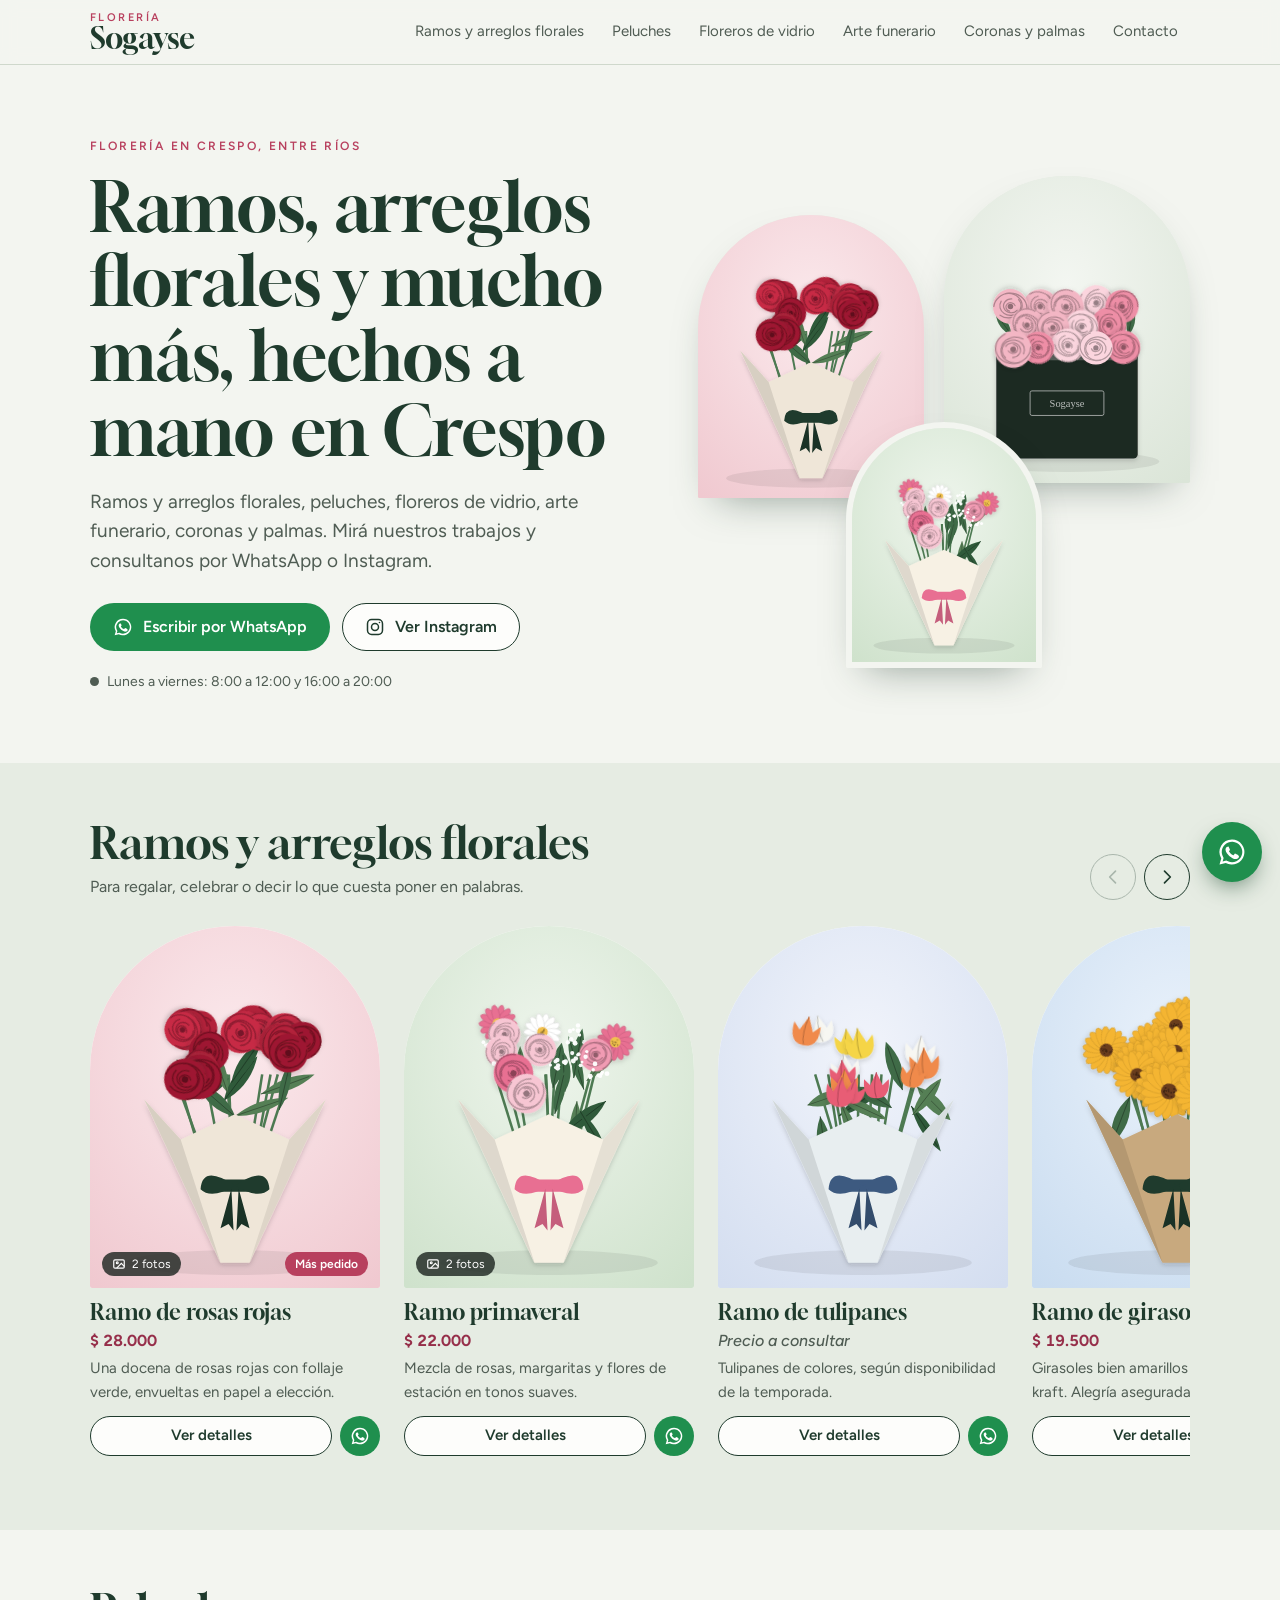
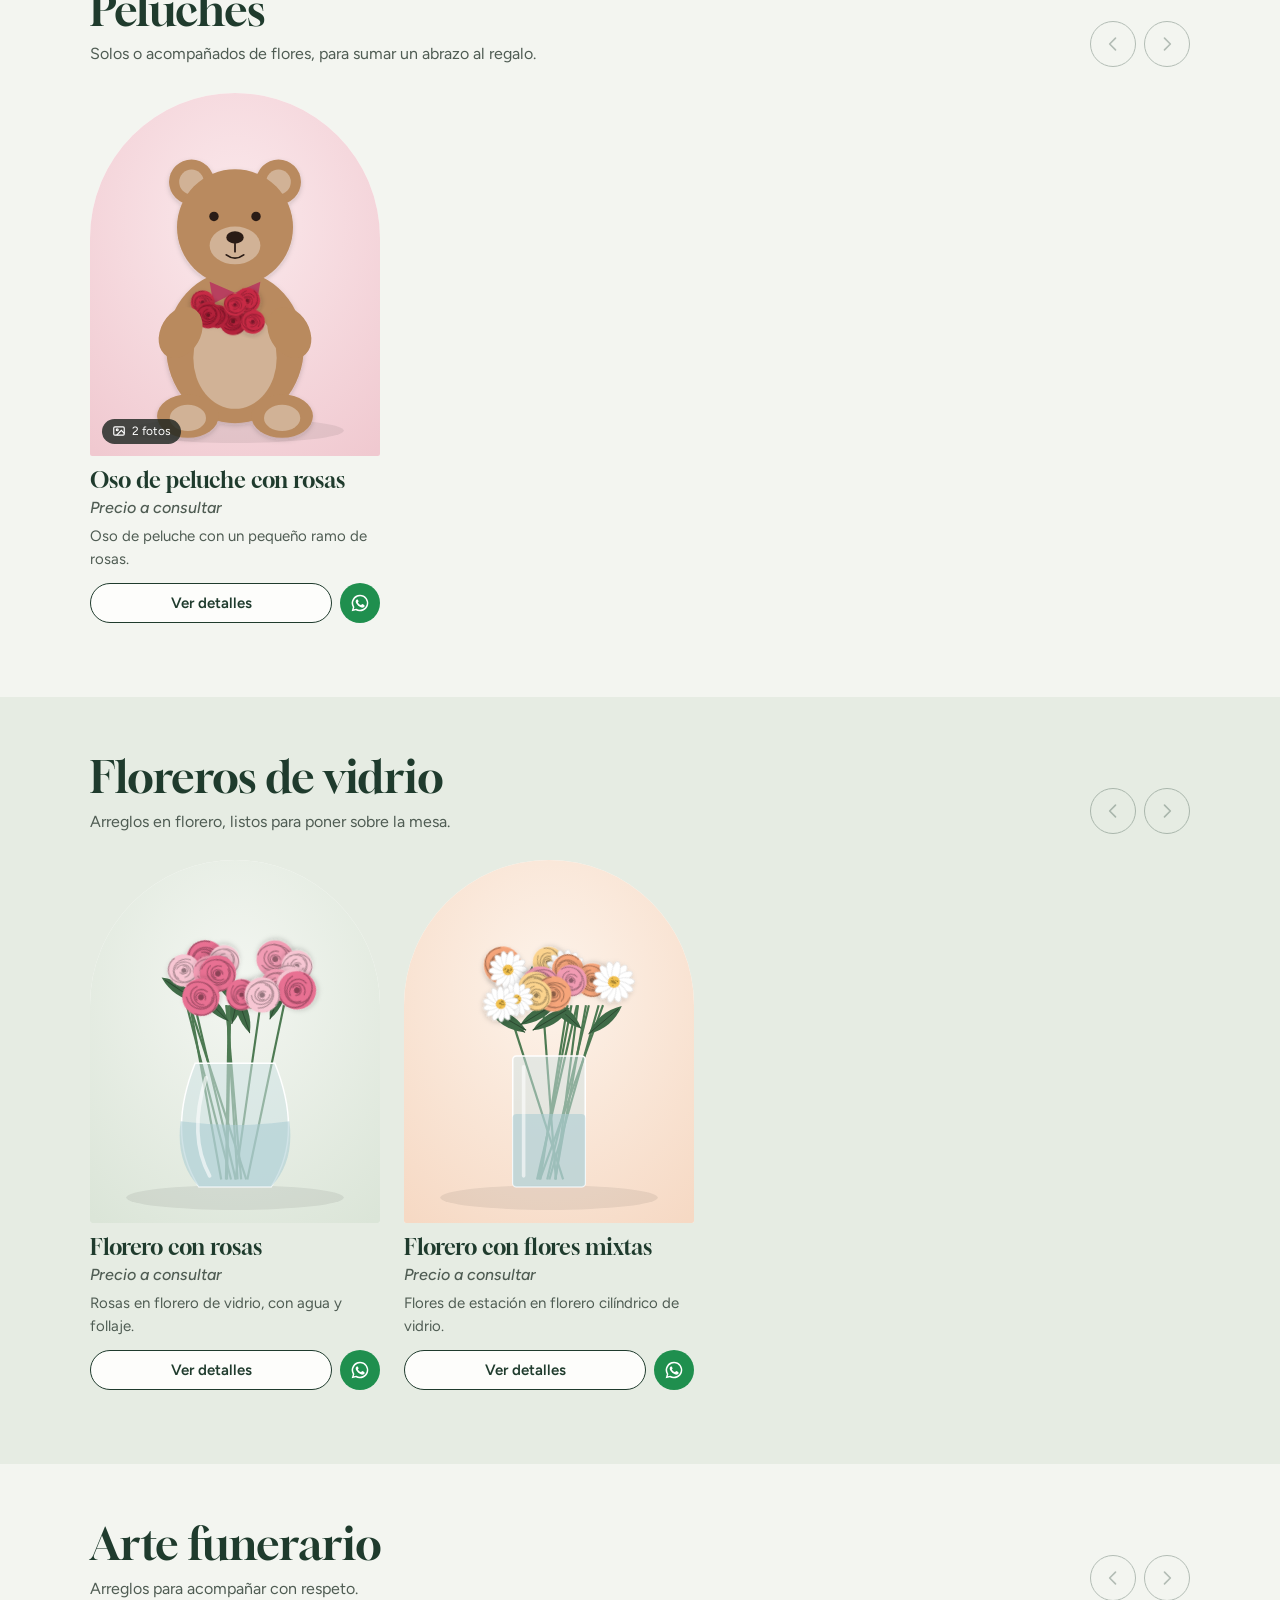
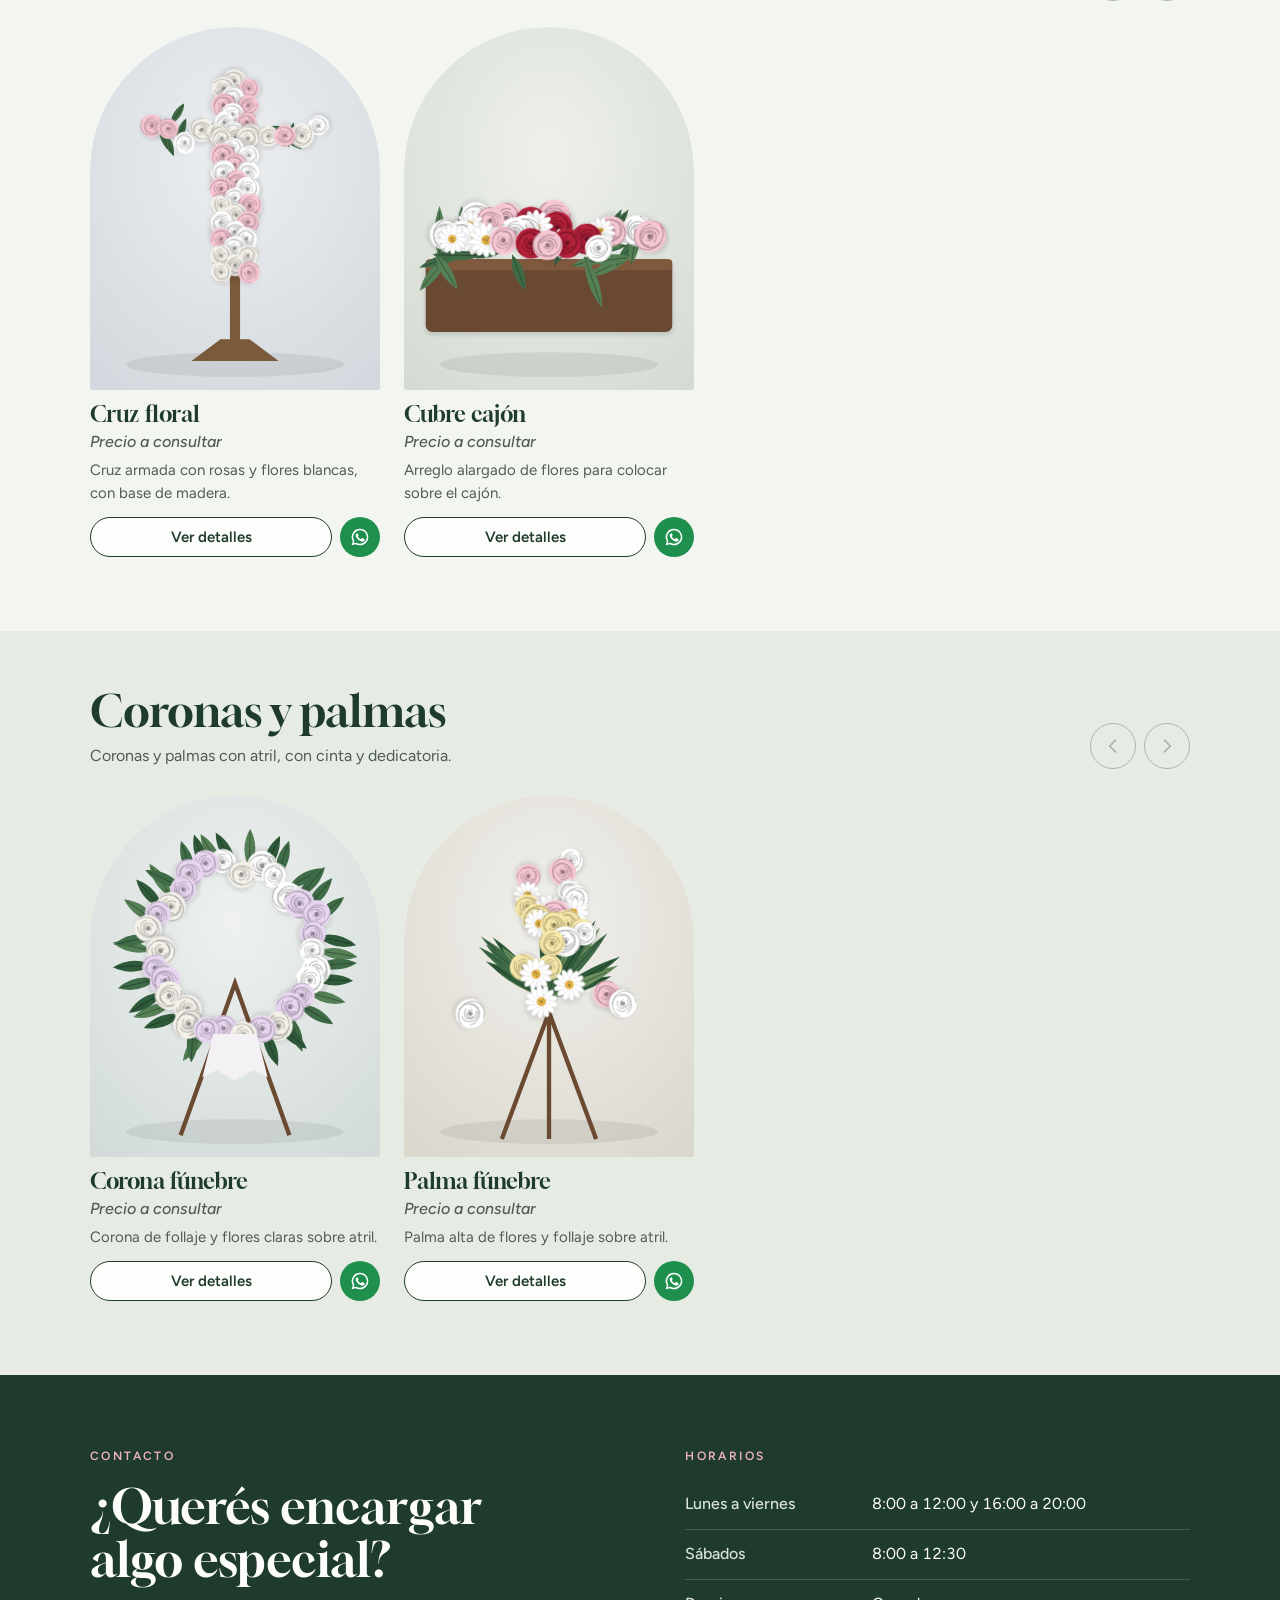
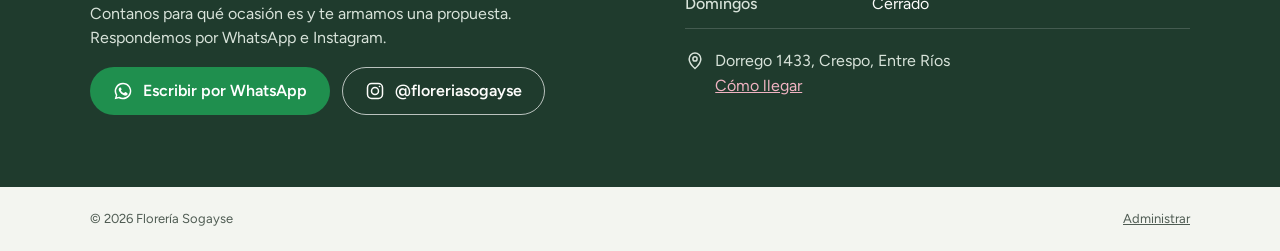
==== index.html @ 6a8810ae "deploy deploy" ====
<!doctype html>
<html lang="es">
<head>
<meta charset="utf-8">
<meta name="viewport" content="width=device-width, initial-scale=1, viewport-fit=cover">
<title>Florería Sogayse</title>
<meta name="description" content="Florería Sogayse en Crespo, Entre Ríos. Ramos y arreglos florales, peluches, floreros de vidrio, arte funerario, coronas y palmas. Consultas por WhatsApp e Instagram.">
<link rel="preconnect" href="https://fonts.googleapis.com">
<link rel="preconnect" href="https://fonts.gstatic.com" crossorigin>
<link rel="stylesheet" href="https://fonts.googleapis.com/css2?family=Figtree:wght@400;500;600;700&family=Gloock&display=swap">
<link rel="stylesheet" href="estilos.css">
</head>
<body>
<div id="app"><p class="cargando">Cargando catálogo…</p></div>

<dialog class="detalle" id="detalle" aria-labelledby="detalle-titulo"></dialog>
<dialog class="visor" id="visor" aria-label="Foto ampliada"></dialog>
<div class="aviso-flotante" id="aviso" role="status" aria-live="polite"></div>

<script src="sitio.js"></script>
</body>
</html>
---- estilos.css ----
/* Florería Sogayse: catálogo.
   Diseño: papel verdoso claro, verde follaje profundo y rosa peonía.
   Las fotos van en marcos con forma de arco, como la vidriera de una florería. */
:root {
  --papel: #f3f5f0;
  --papel-2: #e6ece3;
  --blanco: #fdfdfb;
  --hoja: #1f3b2d;
  --hoja-2: #3e5d48;
  --tinta: #1b231e;
  --tinta-suave: #4f5c53;
  --peonia: #b8405e;
  --peonia-osc: #962f4a;
  --rubor: #f6dfe4;
  --wa: #1f8f4e;
  --wa-osc: #17733e;
  --linea: #cfd8cc;

  --f-titulo: "Gloock", "Bodoni 72", Didot, Georgia, serif;
  --f-texto: "Figtree", "Segoe UI", system-ui, -apple-system, sans-serif;

  --radio: 14px;
  --arco: 999px 999px var(--radio) var(--radio);
  --ancho: 1180px;
  --gutter: clamp(16px, 4vw, 40px);
  color-scheme: light;
}

* { box-sizing: border-box; }
html { scroll-behavior: smooth; }
body {
  margin: 0;
  background: var(--papel);
  color: var(--tinta);
  font-family: var(--f-texto);
  font-size: 16px;
  line-height: 1.55;
  -webkit-font-smoothing: antialiased;
}
img { max-width: 100%; display: block; }
a { color: inherit; }
button { font: inherit; color: inherit; }
h1, h2, h3 { font-family: var(--f-titulo); font-weight: 400; line-height: 1.1; text-wrap: balance; margin: 0; }
:focus-visible { outline: 3px solid var(--peonia); outline-offset: 3px; }

.contenedor { max-width: var(--ancho); margin-inline: auto; padding-inline: var(--gutter); }

/* ---------- Aviso de modo prueba ---------- */
.aviso-prueba {
  background: var(--hoja); color: var(--blanco);
  font-size: 14px; padding: 10px var(--gutter);
  display: flex; flex-wrap: wrap; gap: 8px 16px; align-items: center; justify-content: center; text-align: center;
}
.aviso-prueba button { background: transparent; border: 1px solid #ffffff80; color: var(--blanco); border-radius: 99px; padding: 4px 12px; cursor: pointer; }

/* ---------- Encabezado ---------- */
.encabezado {
  position: sticky; top: env(safe-area-inset-top, 0px); z-index: 20;
  background: color-mix(in srgb, var(--papel) 92%, transparent);
  backdrop-filter: blur(8px);
  border-bottom: 1px solid var(--linea);
}
.encabezado .contenedor { display: flex; align-items: center; gap: 24px; min-height: 64px; }
.marca { display: flex; flex-direction: column; text-decoration: none; line-height: 1; }
.marca small { font-size: 11px; letter-spacing: .22em; text-transform: uppercase; color: var(--peonia); font-weight: 600; }
.marca span { font-family: var(--f-titulo); font-size: 30px; color: var(--hoja); }
.menu { display: flex; gap: 4px; margin-left: auto; overflow-x: auto; scrollbar-width: none; min-width: 0; }
.menu::-webkit-scrollbar { display: none; }
.menu a { text-decoration: none; padding: 8px 12px; border-radius: 99px; font-size: 15px; white-space: nowrap; color: var(--tinta-suave); }
.menu a:hover { background: var(--papel-2); color: var(--hoja); }

/* ---------- Portada ---------- */
.portada { padding-block: clamp(32px, 6vw, 72px) clamp(24px, 5vw, 56px); }
.portada .contenedor { display: grid; grid-template-columns: 1.05fr .95fr; gap: clamp(24px, 5vw, 64px); align-items: center; }
.portada-texto { min-width: 0; }
.etiqueta { font-size: 12px; letter-spacing: .2em; text-transform: uppercase; color: var(--peonia); font-weight: 600; margin: 0 0 14px; }
.portada h1 { font-size: clamp(38px, 6vw, 68px); color: var(--hoja); }
.portada p.bajada { font-size: clamp(17px, 2vw, 19px); color: var(--tinta-suave); max-width: 52ch; margin: 18px 0 28px; }
.acciones { display: flex; flex-wrap: wrap; gap: 12px; }
.horario-hoy { margin-top: 20px; font-size: 14px; color: var(--tinta-suave); display: flex; align-items: center; gap: 8px; }
.punto { width: 9px; height: 9px; border-radius: 50%; background: var(--tinta-suave); flex: none; }
.punto.abierto { background: var(--wa); box-shadow: 0 0 0 4px #1f8f4e26; }

.portada-fotos { position: relative; aspect-ratio: 1 / 1; max-width: 520px; width: 100%; justify-self: end; }
.portada-fotos button { position: absolute; padding: 0; border: 0; background: var(--papel-2); border-radius: var(--arco); overflow: hidden; cursor: pointer; box-shadow: 0 18px 40px -20px #1f3b2d80; }
.portada-fotos img { width: 100%; height: 100%; object-fit: cover; transition: transform .5s ease; }
.portada-fotos button:hover img { transform: scale(1.04); }
.portada-fotos .f1 { left: 0; top: 8%; width: 46%; aspect-ratio: 4/5; }
.portada-fotos .f2 { right: 0; top: 0; width: 50%; aspect-ratio: 4/5; }
.portada-fotos .f3 { left: 30%; bottom: 0; width: 40%; aspect-ratio: 4/5; border: 6px solid var(--papel); }

/* ---------- Botones ---------- */
.btn {
  display: inline-flex; align-items: center; justify-content: center; gap: 10px;
  min-height: 48px; padding: 0 22px; border-radius: 99px;
  text-decoration: none; font-weight: 600; font-size: 16px; cursor: pointer;
  border: 1.5px solid transparent; transition: background .2s, transform .2s;
}
.btn:active { transform: translateY(1px); }
.btn svg { width: 20px; height: 20px; flex: none; }
.btn-wa { background: var(--wa); color: #fff; }
.btn-wa:hover { background: var(--wa-osc); }
.btn-ig { background: var(--blanco); color: var(--hoja); border-color: var(--hoja); }
.btn-ig:hover { background: var(--rubor); }
.btn-chico { min-height: 40px; padding: 0 16px; font-size: 15px; }

/* ---------- Secciones del catálogo ---------- */
.categoria { padding-block: clamp(28px, 5vw, 56px); }
.categoria:nth-of-type(even) { background: var(--papel-2); }
.categoria-cabeza { display: flex; align-items: end; justify-content: space-between; gap: 16px; margin-bottom: 22px; }
.categoria-cabeza > div { min-width: 0; }
.categoria h2 { font-size: clamp(30px, 4vw, 44px); color: var(--hoja); }
.categoria-cabeza p { margin: 8px 0 0; color: var(--tinta-suave); max-width: 60ch; }
.flechas { display: flex; gap: 8px; flex: none; }
.flecha {
  width: 46px; height: 46px; border-radius: 50%; border: 1.5px solid var(--hoja);
  background: transparent; color: var(--hoja); cursor: pointer; display: grid; place-items: center;
}
.flecha:hover:not(:disabled) { background: var(--hoja); color: var(--blanco); }
.flecha:disabled { opacity: .3; cursor: default; }
.flecha svg { width: 20px; height: 20px; }

.carrusel {
  display: grid; grid-auto-flow: column; grid-auto-columns: clamp(232px, 27%, 290px);
  gap: clamp(14px, 2vw, 24px);
  overflow-x: auto; scroll-snap-type: x mandatory; scroll-behavior: smooth;
  padding-block: 4px 18px; scrollbar-width: thin; scrollbar-color: var(--linea) transparent;
  overscroll-behavior-x: contain;
}

.tarjeta { scroll-snap-align: start; display: flex; flex-direction: column; gap: 12px; min-width: 0; }
.tarjeta-foto {
  position: relative; padding: 0; border: 0; cursor: zoom-in;
  aspect-ratio: 4 / 5; border-radius: var(--arco); overflow: hidden; background: var(--blanco);
}
.tarjeta-foto img { width: 100%; height: 100%; object-fit: cover; transition: transform .5s ease; }
.tarjeta-foto:hover img { transform: scale(1.04); }
.insignia {
  position: absolute; left: 12px; bottom: 12px; background: #1b231ecc; color: #fff;
  font-size: 12px; padding: 3px 10px; border-radius: 99px; display: flex; gap: 6px; align-items: center;
}
.insignia svg { width: 14px; height: 14px; }
.cinta { position: absolute; right: 12px; bottom: 12px; background: var(--peonia); color: #fff; font-size: 12px; font-weight: 600; padding: 3px 10px; border-radius: 99px; }
.tarjeta h3 { font-size: 22px; color: var(--hoja); }
.precio { font-weight: 700; color: var(--peonia-osc); font-variant-numeric: tabular-nums; }
.precio.consultar { font-weight: 500; color: var(--tinta-suave); font-style: italic; }
.tarjeta-texto { display: flex; flex-direction: column; gap: 4px; }
.tarjeta-texto p { margin: 0; color: var(--tinta-suave); font-size: 15px; display: -webkit-box; -webkit-line-clamp: 2; -webkit-box-orient: vertical; overflow: hidden; }
.tarjeta-acciones { display: flex; gap: 8px; margin-top: auto; }
.tarjeta-acciones .btn-ig { flex: 1; }
.tarjeta-acciones .btn-wa { width: 40px; padding: 0; }

/* ---------- Contacto ---------- */
.contacto { background: var(--hoja); color: var(--blanco); padding-block: clamp(40px, 6vw, 72px); }
.contacto .contenedor { display: grid; grid-template-columns: 1.1fr 1fr; gap: 40px; }
.contacto h2 { font-size: clamp(32px, 4vw, 48px); }
.contacto p { color: #d8e3da; max-width: 46ch; }
.contacto .etiqueta { color: #f0b3c2; }
.contacto .btn-ig { background: transparent; color: var(--blanco); border-color: #ffffffb0; }
.contacto .btn-ig:hover { background: #ffffff1a; }
.tabla-horarios { width: 100%; border-collapse: collapse; font-variant-numeric: tabular-nums; }
.tabla-horarios th, .tabla-horarios td { text-align: left; padding: 12px 0; border-bottom: 1px solid #ffffff2a; vertical-align: top; }
.tabla-horarios th { font-weight: 500; color: #d8e3da; padding-right: 16px; }
.direccion { margin-top: 20px; display: flex; gap: 10px; align-items: flex-start; }
.direccion svg { width: 20px; height: 20px; flex: none; margin-top: 2px; }
.direccion a { color: #f0b3c2; }

.pie { padding-block: 22px; font-size: 13px; color: var(--tinta-suave); }
.pie .contenedor { display: flex; justify-content: space-between; gap: 12px; flex-wrap: wrap; }
.pie a { color: var(--tinta-suave); }

/* Botón flotante de WhatsApp */
.wa-flotante {
  position: fixed; right: 18px; bottom: calc(18px + env(safe-area-inset-bottom, 0px)); z-index: 30;
  width: 60px; height: 60px; border-radius: 50%; background: var(--wa); color: #fff;
  display: grid; place-items: center; box-shadow: 0 10px 24px -8px #0f3d22aa;
}
.wa-flotante:hover { background: var(--wa-osc); }
.wa-flotante svg { width: 30px; height: 30px; }

/* ---------- Ventana de detalle ---------- */
dialog.detalle {
  width: min(1040px, calc(100% - 24px)); max-height: calc(100% - 24px);
  padding: 0; border: 0; border-radius: 22px; background: var(--blanco); color: var(--tinta);
  box-shadow: 0 40px 80px -30px #0b1a12aa; overflow: hidden;
}
dialog::backdrop { background: #142019b8; backdrop-filter: blur(3px); }
.detalle-grid { display: grid; grid-template-columns: 1.1fr 1fr; max-height: calc(100vh - 24px); }
.galeria { background: var(--papel-2); padding: 18px; display: flex; flex-direction: column; gap: 12px; min-width: 0; }
.galeria-principal { position: relative; aspect-ratio: 4/5; max-height: 70vh; border-radius: 16px; overflow: hidden; background: var(--papel); margin-inline: auto; width: 100%; }
.galeria-principal img { width: 100%; height: 100%; object-fit: contain; cursor: zoom-in; }
.galeria .flecha { position: absolute; top: 50%; transform: translateY(-50%); background: #fdfdfbe6; border-color: transparent; }
.galeria .flecha.ant { left: 10px; }
.galeria .flecha.sig { right: 10px; }
.ampliar {
  position: absolute; left: 10px; top: 10px; border: 0; border-radius: 99px; background: #1b231ecc; color: #fff;
  padding: 6px 12px; font-size: 13px; display: flex; gap: 6px; align-items: center; cursor: pointer;
}
.ampliar svg { width: 15px; height: 15px; }
.miniaturas { display: flex; gap: 8px; overflow-x: auto; padding-bottom: 2px; }
.miniaturas button { flex: none; width: 64px; aspect-ratio: 4/5; padding: 0; border: 2px solid transparent; border-radius: 10px; overflow: hidden; cursor: pointer; background: var(--papel); opacity: .7; }
.miniaturas button[aria-current="true"] { border-color: var(--peonia); opacity: 1; }
.miniaturas img { width: 100%; height: 100%; object-fit: cover; }
.info { padding: clamp(22px, 3vw, 36px); overflow-y: auto; display: flex; flex-direction: column; gap: 16px; min-width: 0; }
.info .etiqueta { margin: 0; }
.info h2 { font-size: clamp(30px, 3.4vw, 40px); color: var(--hoja); }
.info .precio { font-size: 22px; }
.info p { margin: 0; color: var(--tinta-suave); }
.lista-detalles { list-style: none; padding: 0; margin: 0; border-top: 1px solid var(--linea); }
.lista-detalles li { padding: 10px 0 10px 26px; border-bottom: 1px solid var(--linea); position: relative; }
.lista-detalles li::before { content: ""; position: absolute; left: 4px; top: 18px; width: 9px; height: 9px; border-radius: 50% 0; background: var(--hoja-2); transform: rotate(45deg); }
.info .acciones { flex-direction: column; margin-top: auto; padding-top: 8px; }
.info .acciones .btn { width: 100%; }
.nota { font-size: 13px; color: var(--tinta-suave); }
.cerrar {
  position: absolute; top: 12px; right: 12px; z-index: 2; width: 42px; height: 42px; border-radius: 50%;
  border: 0; background: var(--blanco); color: var(--tinta); cursor: pointer; display: grid; place-items: center;
  box-shadow: 0 4px 12px -4px #0005;
}
.cerrar svg { width: 20px; height: 20px; }

/* Vista ampliada a pantalla completa */
dialog.visor { width: 100%; height: 100%; max-width: none; max-height: none; margin: 0; padding: 0; border: 0; background: #0d1410f2; color: #fff; }
.visor-lienzo { width: 100%; height: 100%; display: grid; place-items: center; overflow: auto; padding: 56px 16px; }
.visor-lienzo img { max-height: calc(100vh - 112px); width: auto; object-fit: contain; cursor: zoom-in; transition: transform .25s; }
.visor-lienzo.zoom img { max-height: none; max-width: none; width: min(1600px, 180vw); cursor: zoom-out; }
.visor .cerrar { position: fixed; }
.visor .flecha { position: fixed; top: 50%; transform: translateY(-50%); background: #ffffff1f; border-color: transparent; color: #fff; }
.visor .flecha.ant { left: 12px; }
.visor .flecha.sig { right: 12px; }
.visor-contador { position: fixed; left: 50%; bottom: calc(18px + env(safe-area-inset-bottom, 0px)); transform: translateX(-50%); font-size: 14px; background: #ffffff1f; padding: 4px 12px; border-radius: 99px; }

.aviso-flotante {
  position: fixed; left: 50%; bottom: calc(24px + env(safe-area-inset-bottom, 0px)); transform: translate(-50%, 20px);
  background: var(--tinta); color: #fff; padding: 12px 18px; border-radius: 12px; font-size: 15px; z-index: 100;
  opacity: 0; pointer-events: none; transition: opacity .25s, transform .25s; max-width: calc(100% - 32px); text-align: center;
}
.aviso-flotante.visible { opacity: 1; transform: translate(-50%, 0); }

.cargando { padding: 80px var(--gutter); text-align: center; color: var(--tinta-suave); }

/* ---------- Pantallas chicas ---------- */
@media (max-width: 860px) {
  .portada .contenedor { grid-template-columns: 1fr; }
  .portada-fotos { justify-self: center; max-width: 420px; }
  .contacto .contenedor { grid-template-columns: 1fr; }
  .detalle-grid { grid-template-columns: 1fr; max-height: calc(100vh - 24px); overflow-y: auto; }
  .galeria-principal { max-height: 56vh; }
  .info { overflow: visible; }
}
@media (max-width: 560px) {
  .menu { display: none; }
  .flechas { display: none; }
  .carrusel { grid-auto-columns: 72%; }
  .acciones .btn { flex: 1 1 100%; }
  dialog.detalle { width: 100%; max-width: 100%; max-height: 100%; height: 100%; border-radius: 0; }
  .detalle-grid { max-height: 100vh; height: 100%; }
}
@media (prefers-reduced-motion: reduce) {
  html, .carrusel { scroll-behavior: auto; }
  * { transition: none !important; }
}
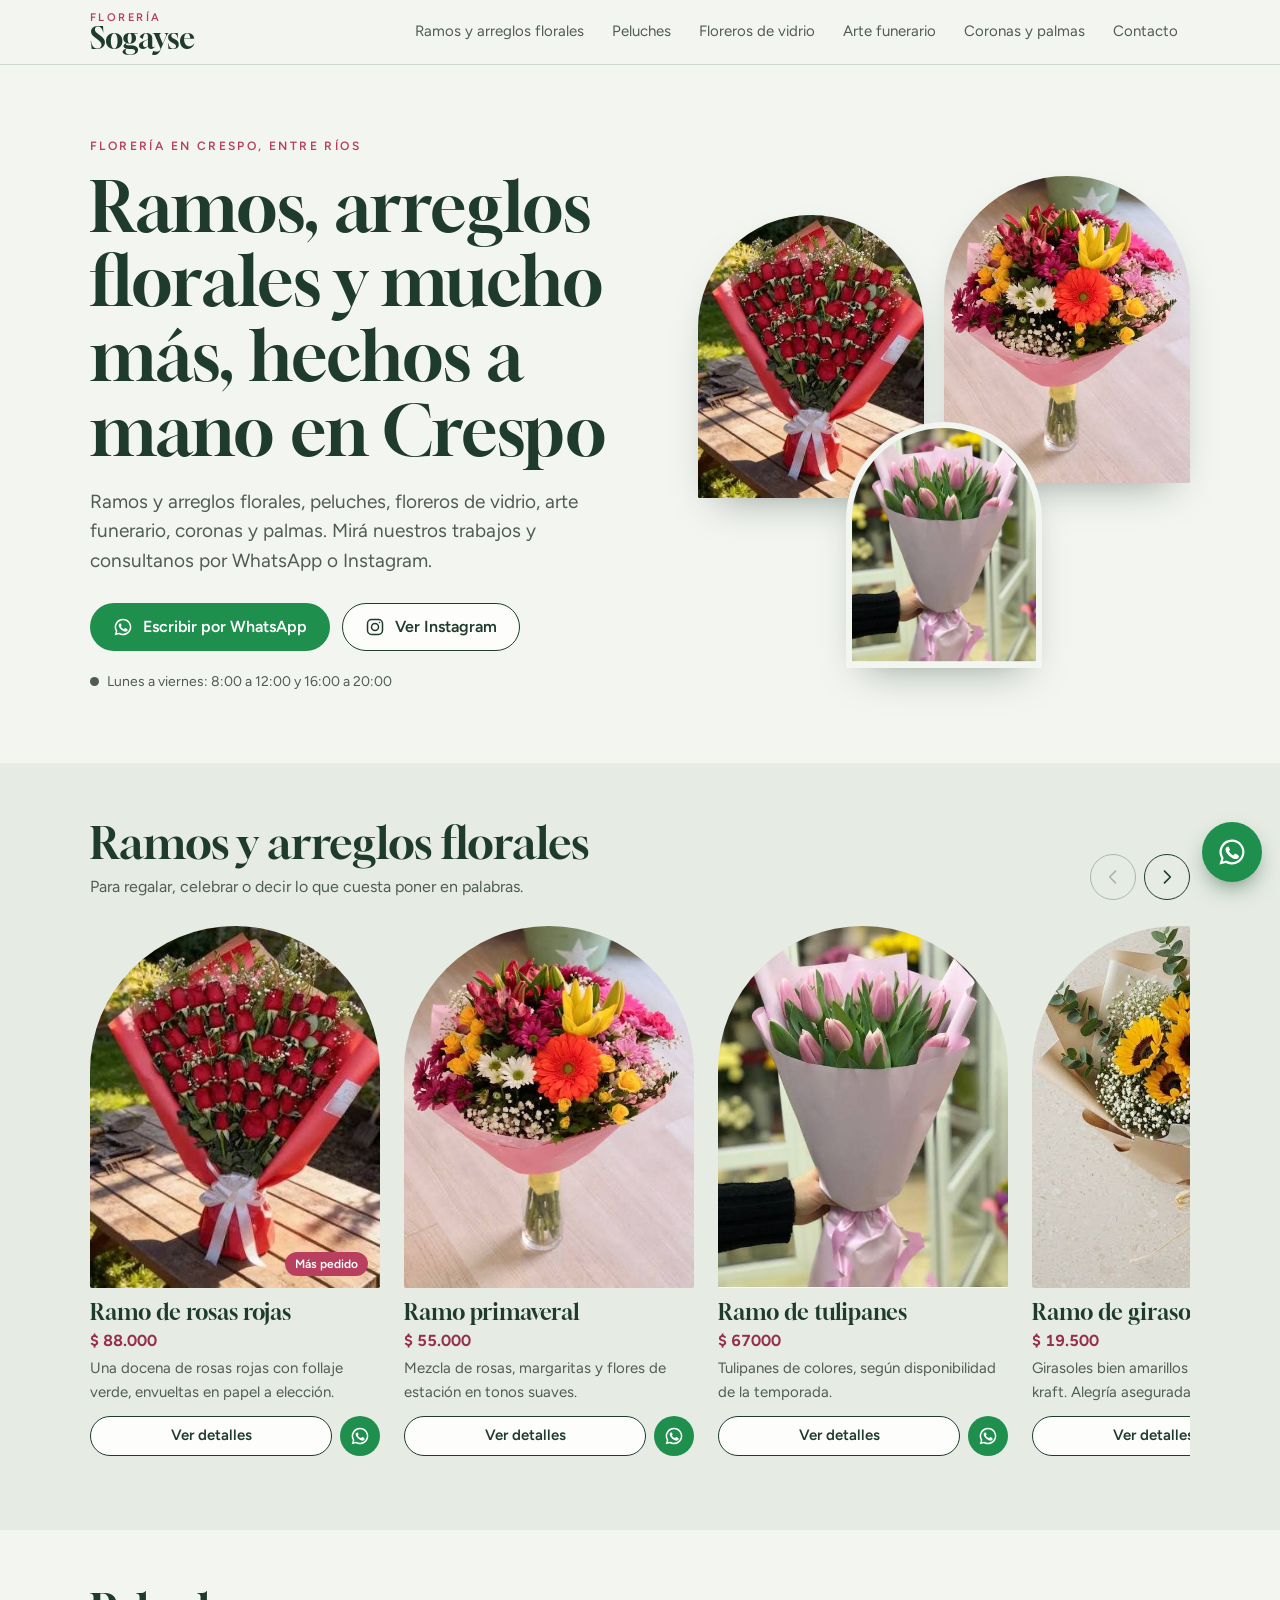
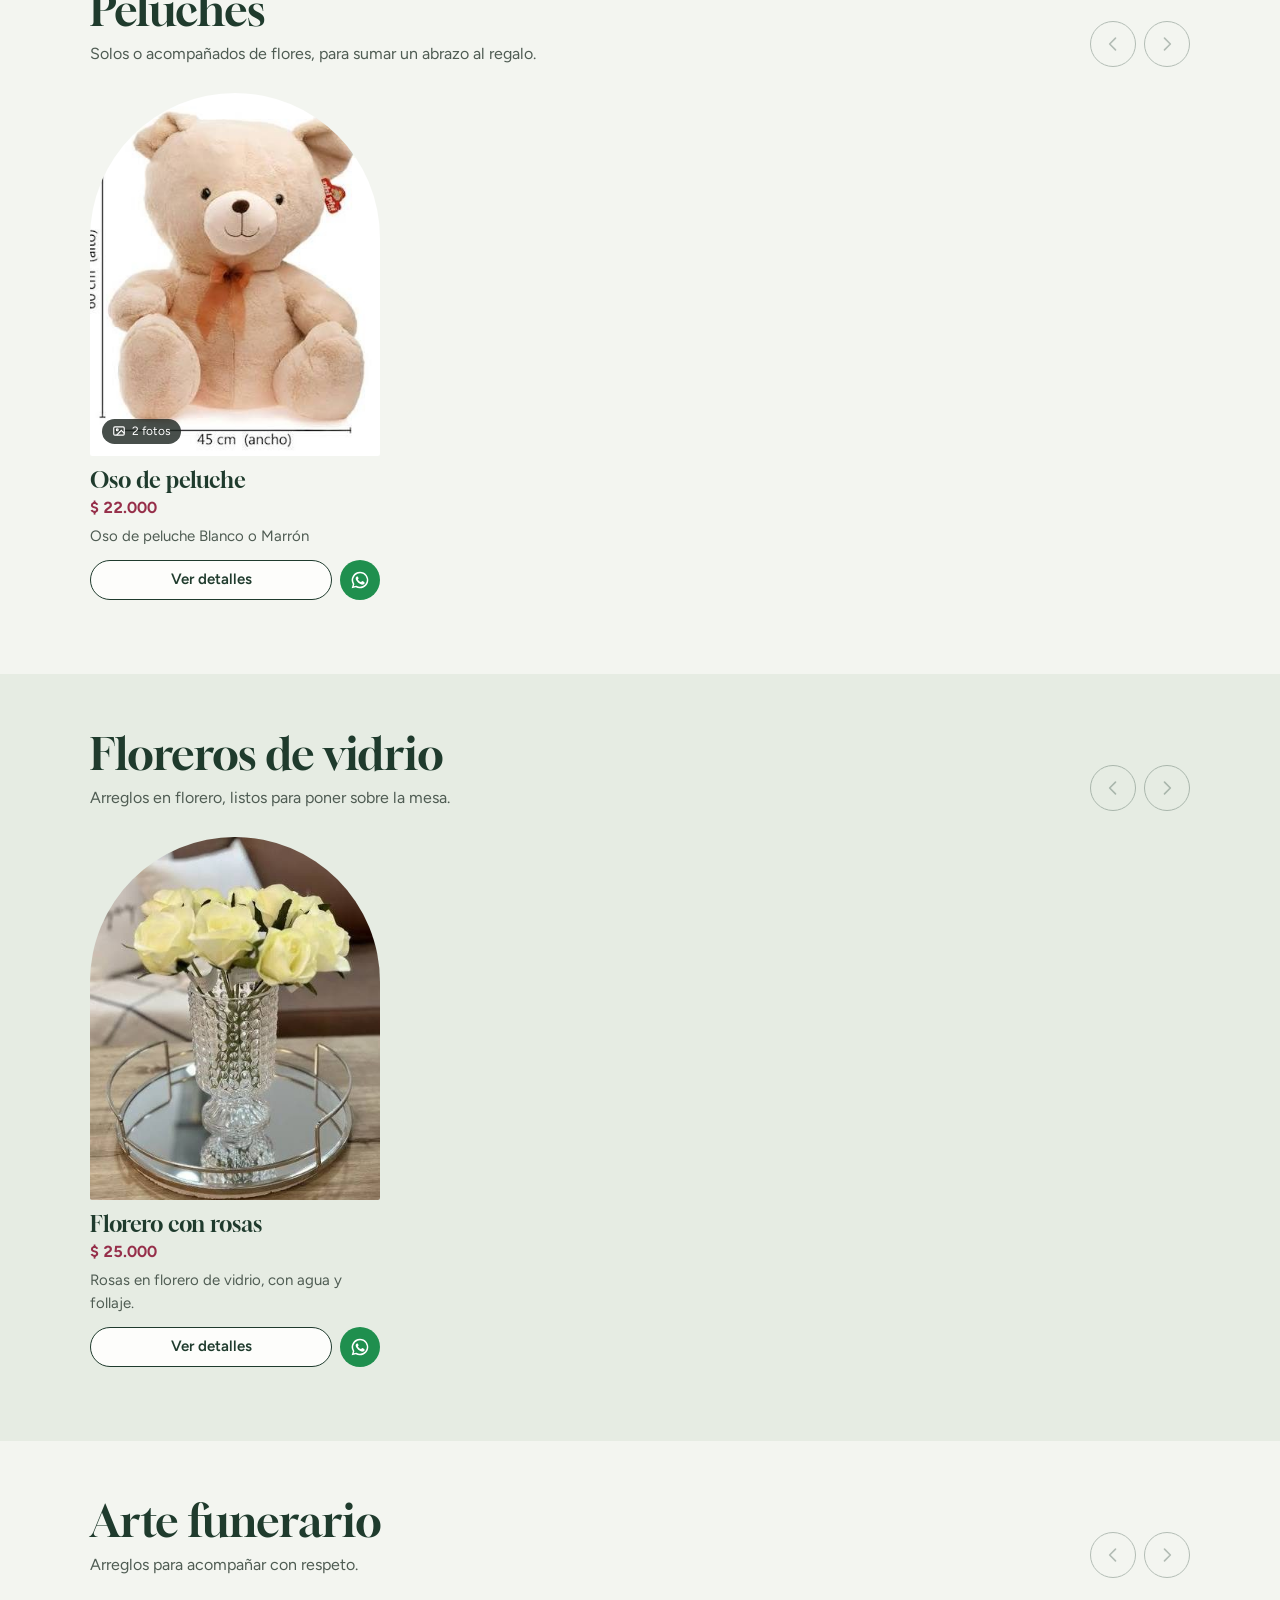
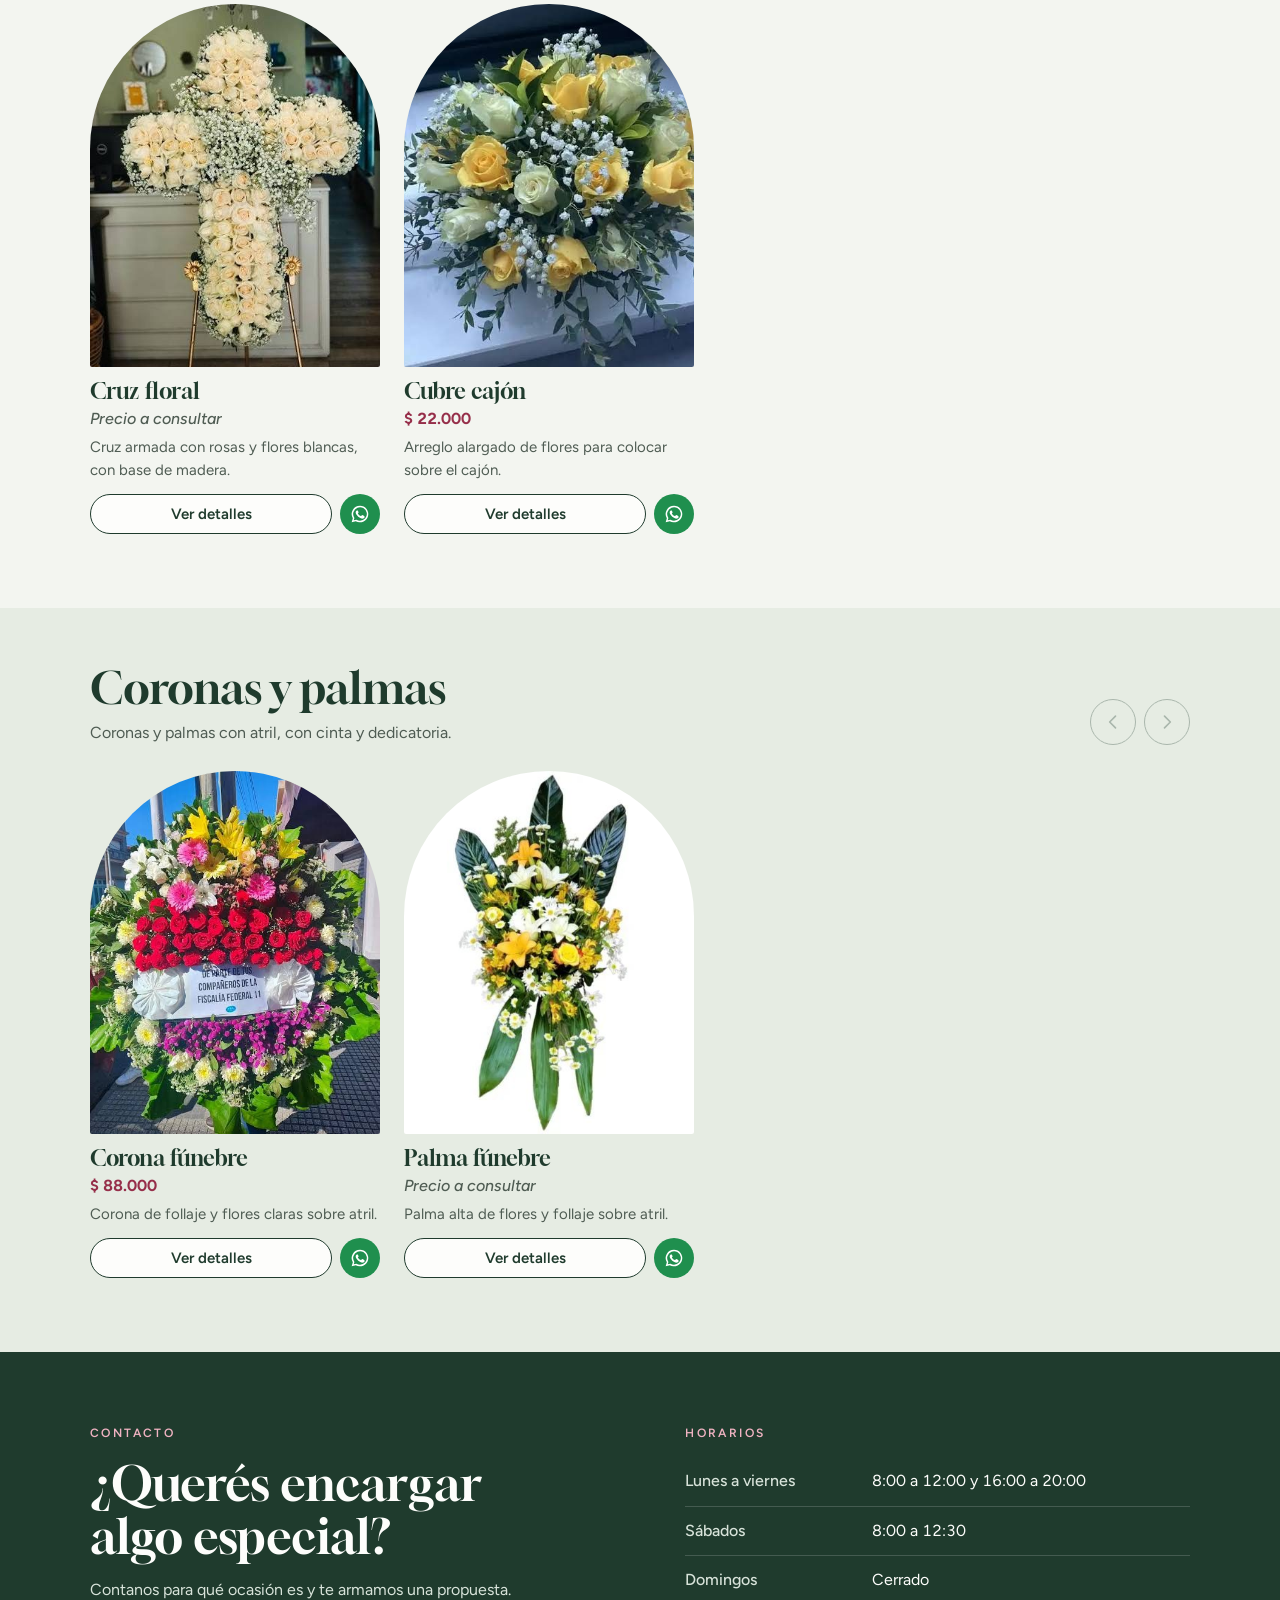
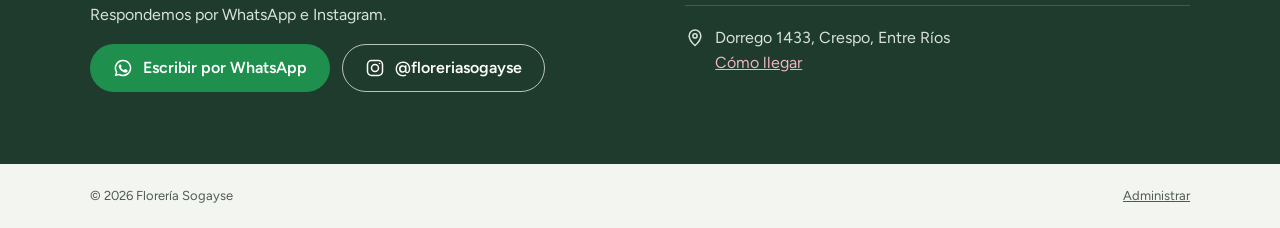
==== commit 2a871046: "Icon" ====
--- a/index.html
+++ b/index.html
@@ -5,6 +5,8 @@
 <meta name="viewport" content="width=device-width, initial-scale=1, viewport-fit=cover">
 <title>Florería Sogayse</title>
 <meta name="description" content="Florería Sogayse en Crespo, Entre Ríos. Ramos y arreglos florales, peluches, floreros de vidrio, arte funerario, coronas y palmas. Consultas por WhatsApp e Instagram.">
+<link rel="icon" href="favicon.svg" type="image/svg+xml">
+<link rel="apple-touch-icon" href="apple-touch-icon.png">
 <link rel="preconnect" href="https://fonts.googleapis.com">
 <link rel="preconnect" href="https://fonts.gstatic.com" crossorigin>
 <link rel="stylesheet" href="https://fonts.googleapis.com/css2?family=Figtree:wght@400;500;600;700&family=Gloock&display=swap">
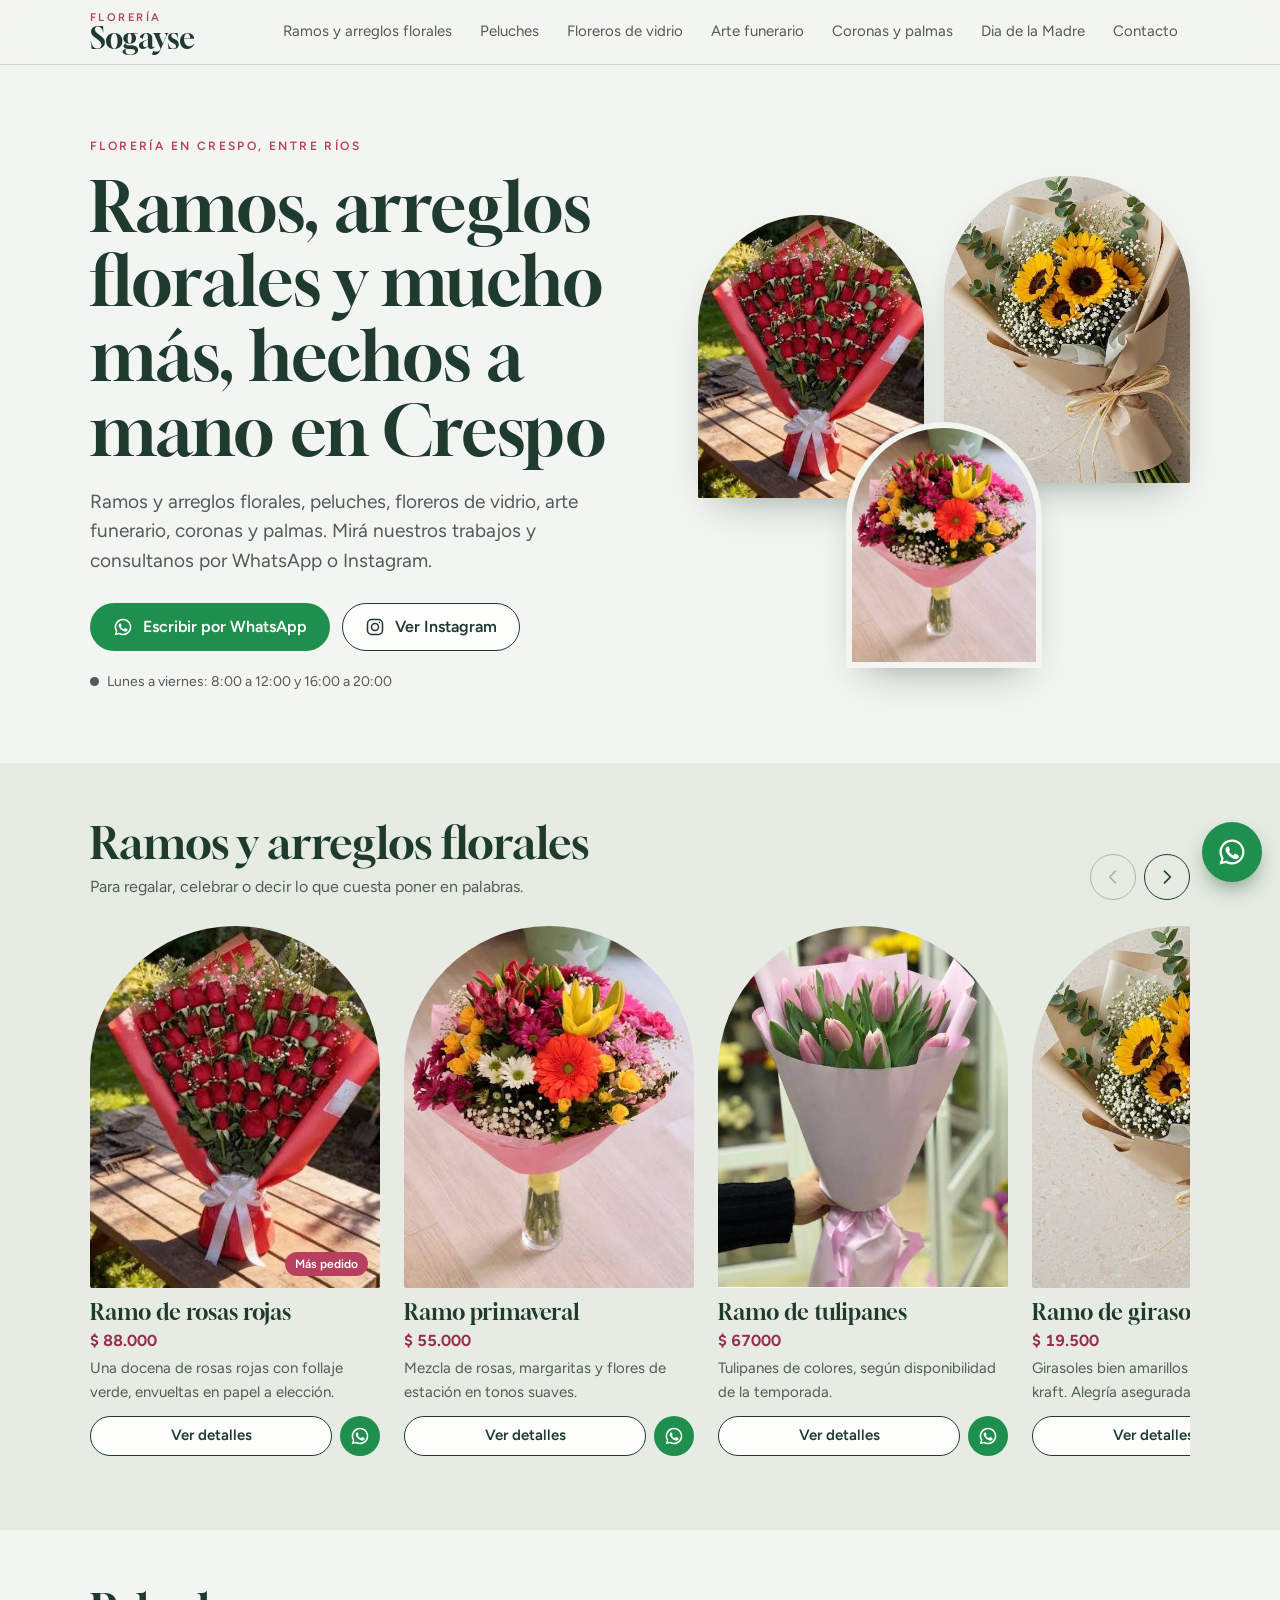
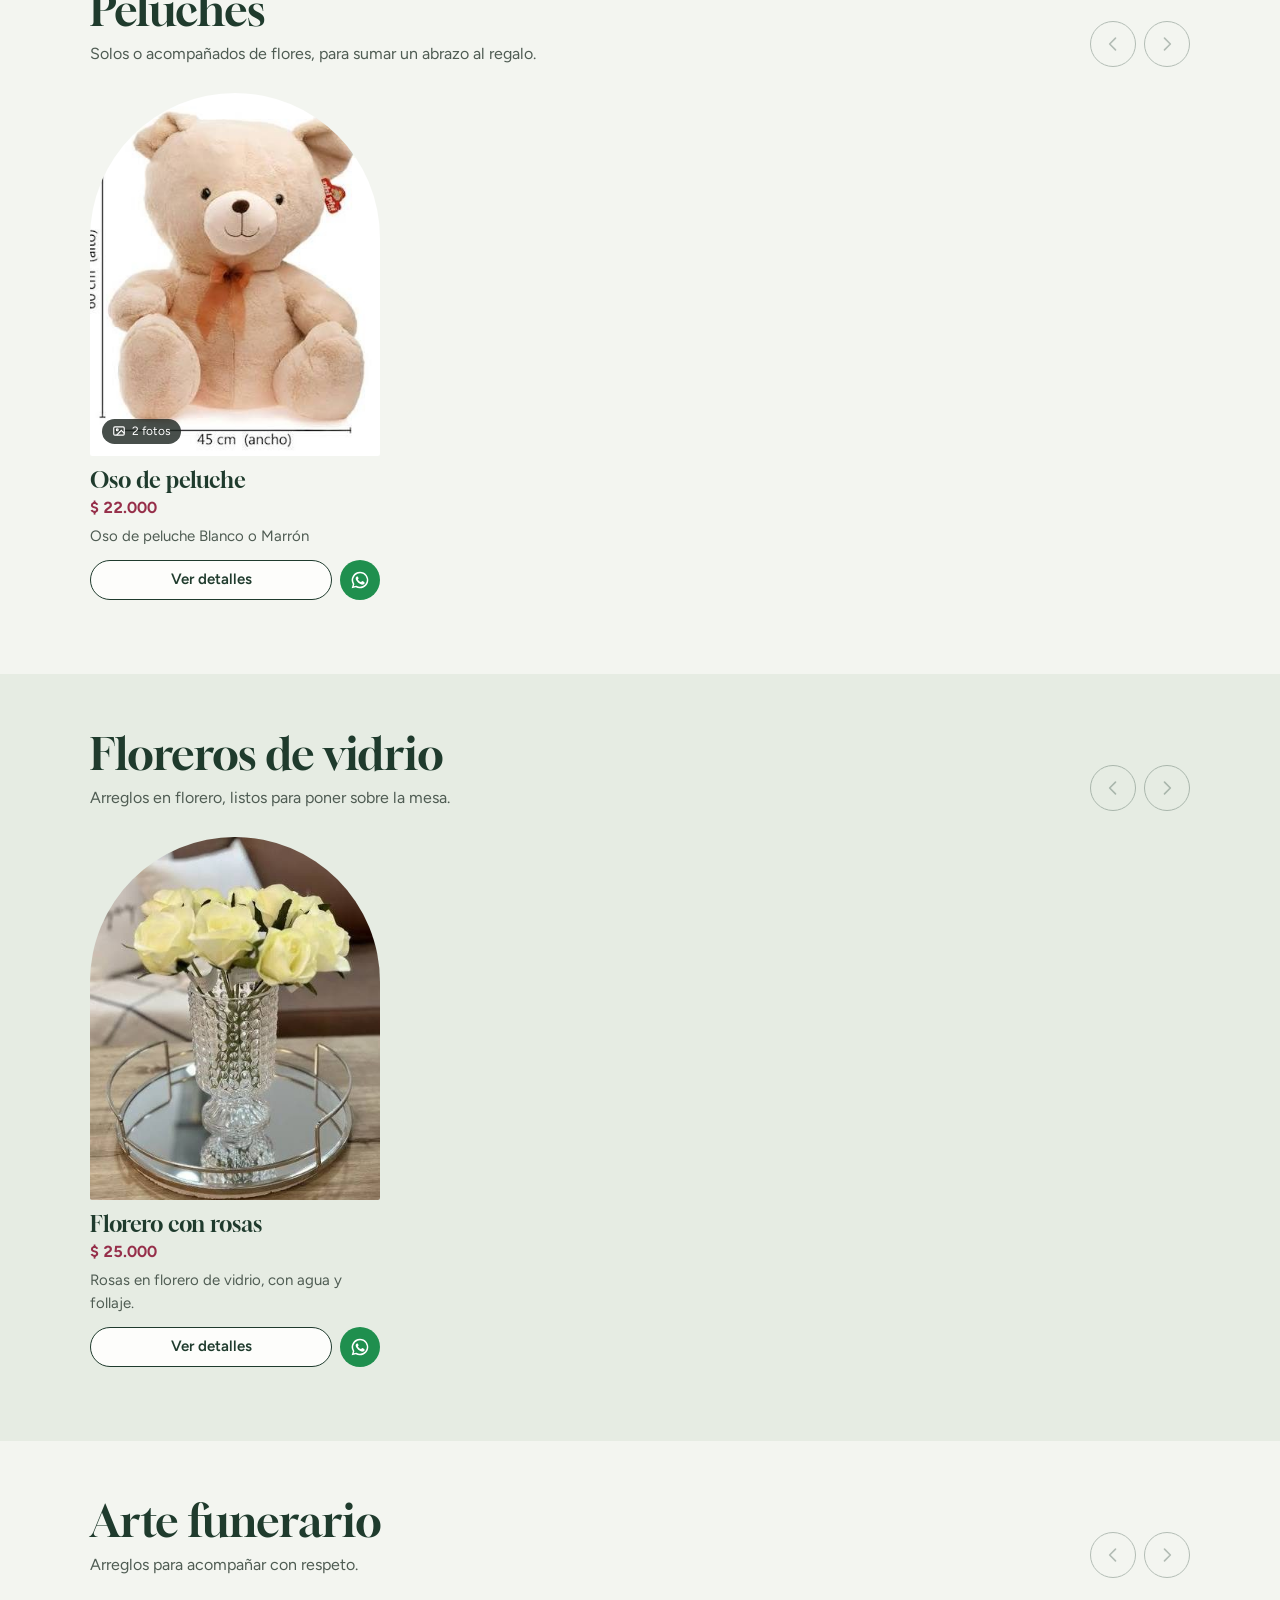
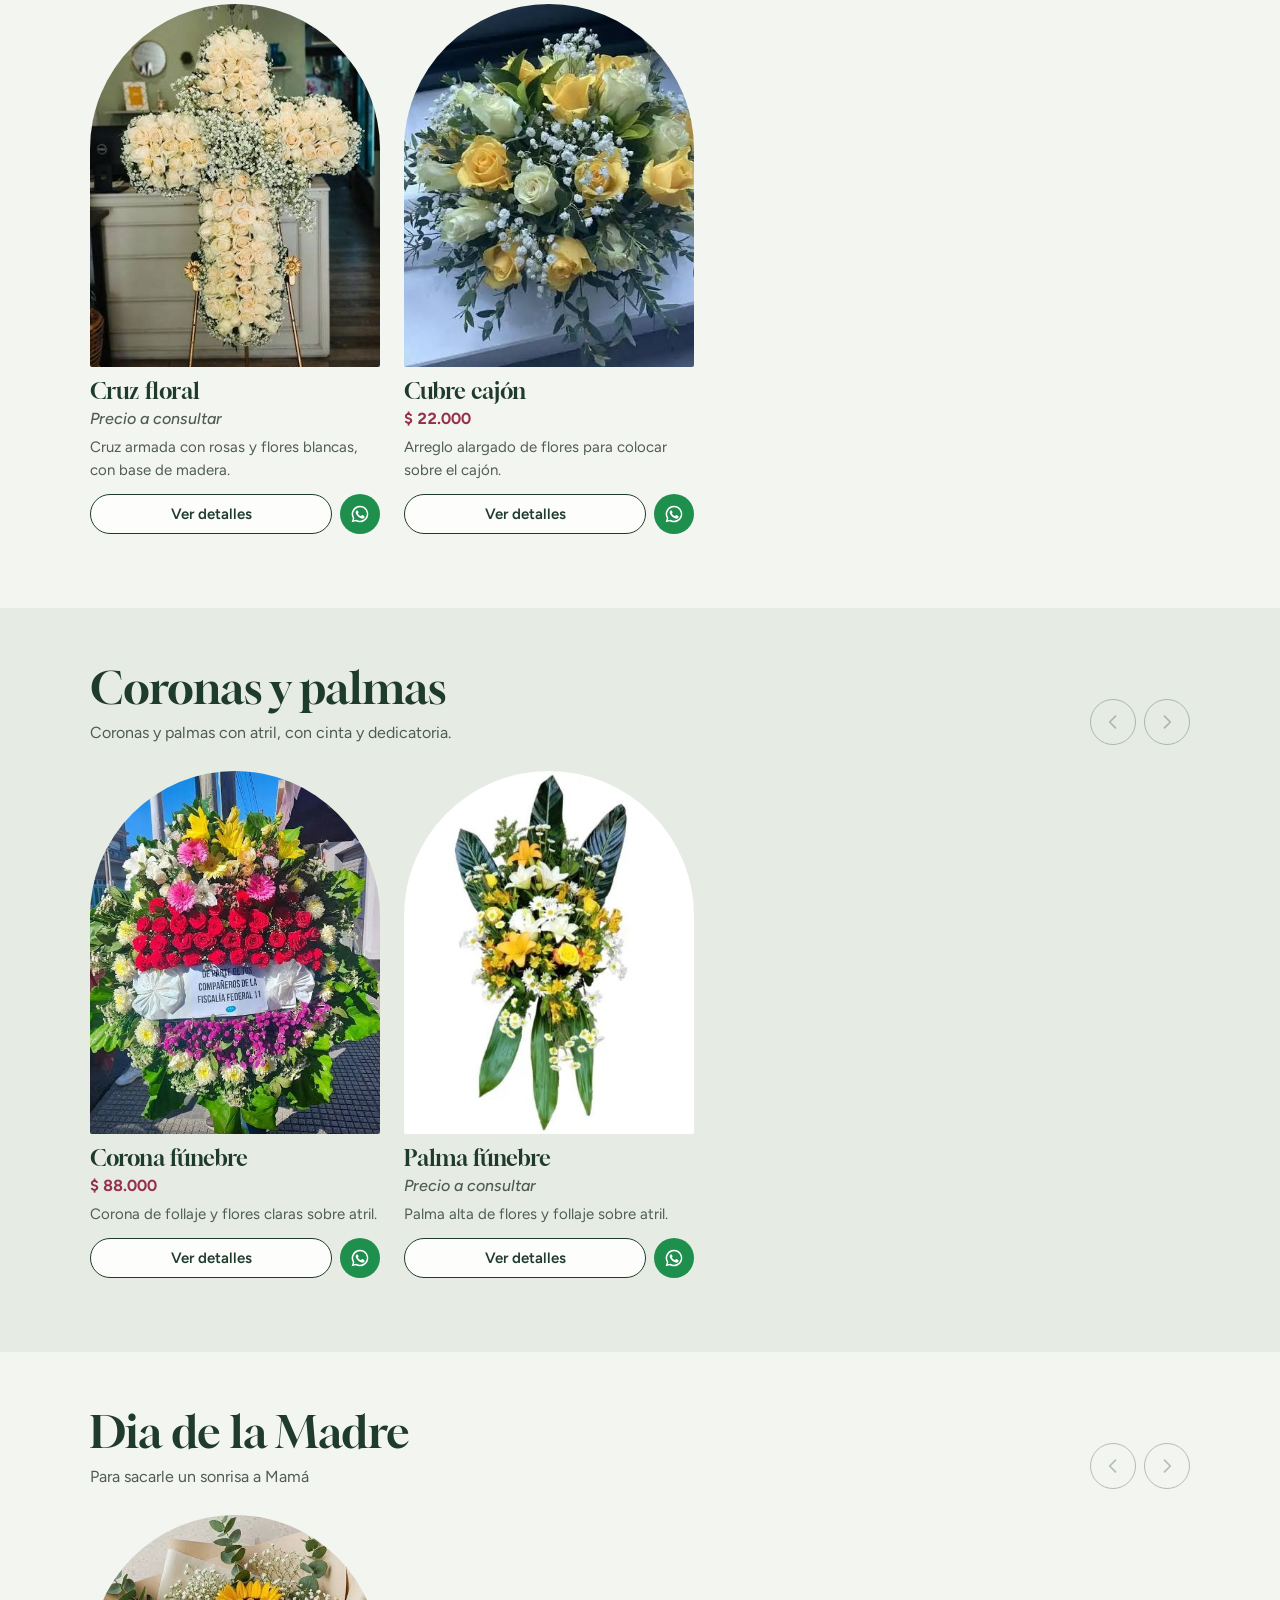
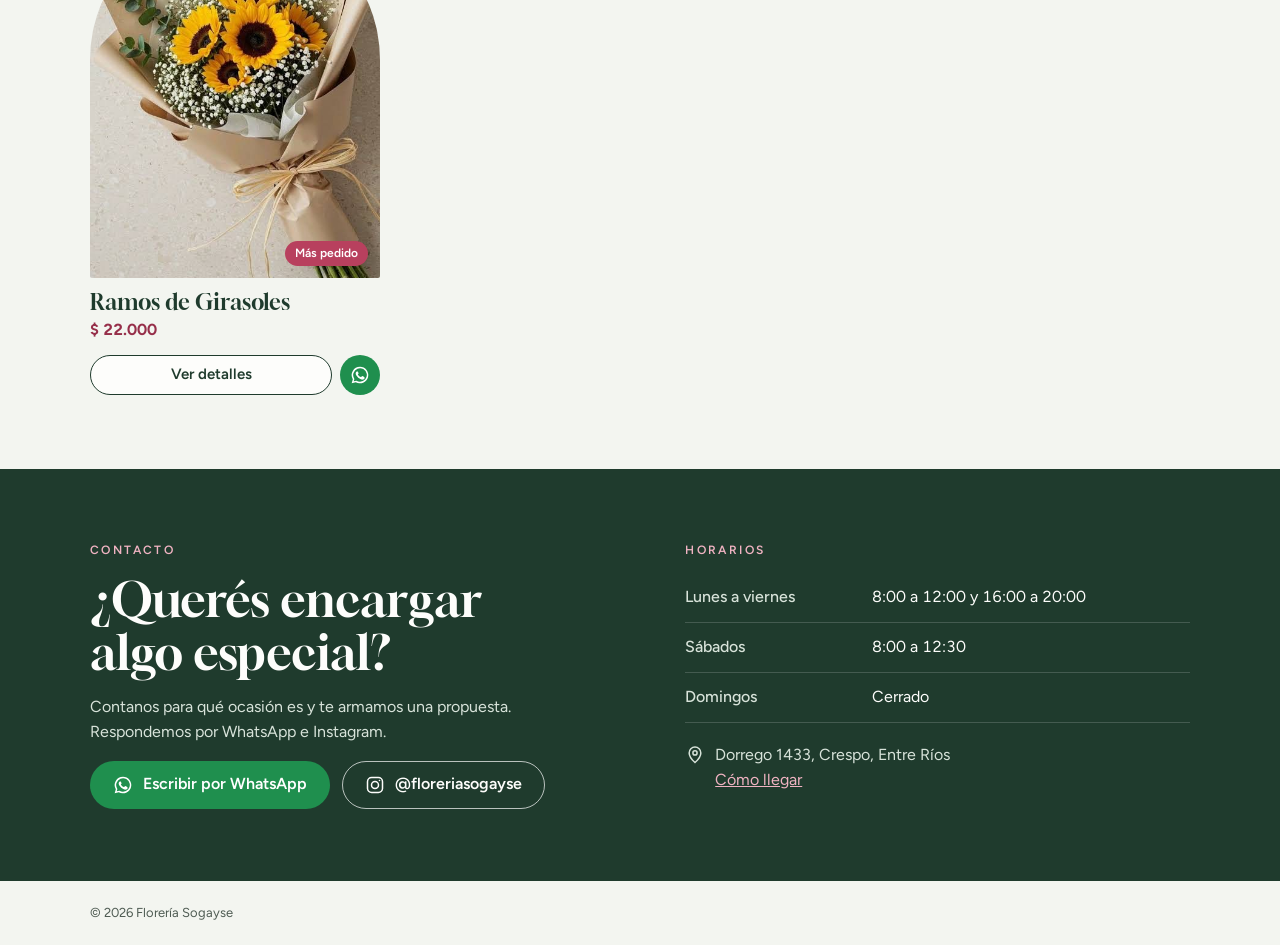
==== commit a2df0c47: "icon and adminbutton" ====
--- a/index.html
+++ b/index.html
@@ -3,8 +3,8 @@
 <head>
 <meta charset="utf-8">
 <meta name="viewport" content="width=device-width, initial-scale=1, viewport-fit=cover">
-<title>Florería Sogayse</title>
-<meta name="description" content="Florería Sogayse en Crespo, Entre Ríos. Ramos y arreglos florales, peluches, floreros de vidrio, arte funerario, coronas y palmas. Consultas por WhatsApp e Instagram.">
+<title>Florería Sogaysé</title>
+<meta name="description" content="Florería Sogaysé en Crespo, Entre Ríos. Ramos y arreglos florales, peluches, floreros de vidrio, arte funerario, coronas y palmas. Consultas por WhatsApp e Instagram.">
 <link rel="icon" href="favicon.svg" type="image/svg+xml">
 <link rel="apple-touch-icon" href="apple-touch-icon.png">
 <link rel="preconnect" href="https://fonts.googleapis.com">
